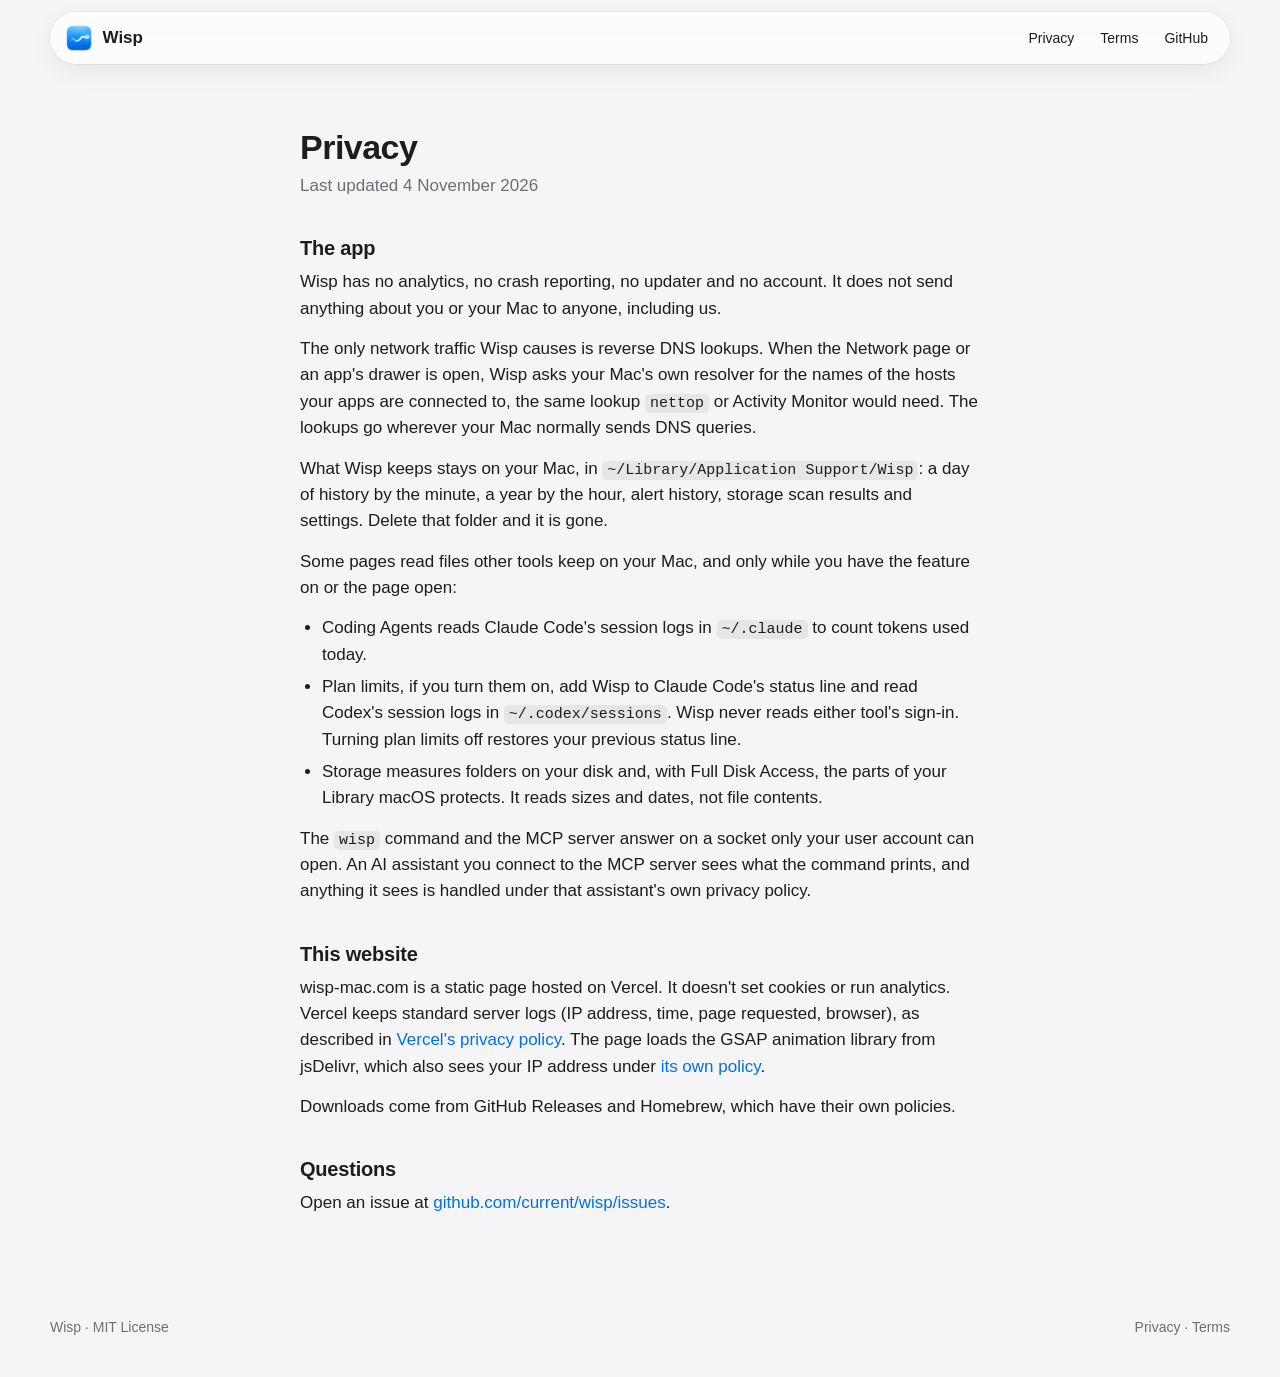
==== site/privacy.html @ de0396ee "Site: Privacy and Terms pages" ====
<!doctype html>
<html lang="en">
<head>
<meta charset="utf-8">
<meta name="viewport" content="width=device-width, initial-scale=1, viewport-fit=cover">
<title>Privacy · Wisp</title>
<meta name="description" content="What Wisp and this website collect: nothing about you.">
<link rel="canonical" href="https://wisp-mac.com/privacy.html">
<link rel="icon" href="assets/icon.svg" type="image/svg+xml">
<link rel="icon" href="assets/icon-64.png" type="image/png" sizes="64x64">
<link rel="stylesheet" href="styles.css">
</head>
<body>
<header class="nav" aria-label="Site">
  <a class="brand" href="/" aria-label="Wisp home">
    <img src="assets/icon-64.png" width="30" height="30" alt="">
    <span>Wisp</span>
  </a>
  <nav class="nav-links" aria-label="Pages">
    <a href="privacy.html">Privacy</a>
    <a href="terms.html">Terms</a>
    <a href="https://github.com/current/wisp">GitHub</a>
  </nav>
</header>
<main class="doc" id="main">
<h1>Privacy</h1>
<p class="fine">Last updated 4 November 2026</p>

<h2>The app</h2>
<p>Wisp has no analytics, no crash reporting, no updater and no account. It does not send anything about you or your Mac to anyone, including us.</p>
<p>The only network traffic Wisp causes is reverse DNS lookups. When the Network page or an app's drawer is open, Wisp asks your Mac's own resolver for the names of the hosts your apps are connected to, the same lookup <code>nettop</code> or Activity Monitor would need. The lookups go wherever your Mac normally sends DNS queries.</p>
<p>What Wisp keeps stays on your Mac, in <code>~/Library/Application Support/Wisp</code>: a day of history by the minute, a year by the hour, alert history, storage scan results and settings. Delete that folder and it is gone.</p>
<p>Some pages read files other tools keep on your Mac, and only while you have the feature on or the page open:</p>
<ul>
  <li>Coding Agents reads Claude Code's session logs in <code>~/.claude</code> to count tokens used today.</li>
  <li>Plan limits, if you turn them on, add Wisp to Claude Code's status line and read Codex's session logs in <code>~/.codex/sessions</code>. Wisp never reads either tool's sign-in. Turning plan limits off restores your previous status line.</li>
  <li>Storage measures folders on your disk and, with Full Disk Access, the parts of your Library macOS protects. It reads sizes and dates, not file contents.</li>
</ul>
<p>The <code>wisp</code> command and the MCP server answer on a socket only your user account can open. An AI assistant you connect to the MCP server sees what the command prints, and anything it sees is handled under that assistant's own privacy policy.</p>

<h2>This website</h2>
<p>wisp-mac.com is a static page hosted on Vercel. It doesn't set cookies or run analytics. Vercel keeps standard server logs (IP address, time, page requested, browser), as described in <a href="https://vercel.com/legal/privacy-policy">Vercel's privacy policy</a>. The page loads the GSAP animation library from jsDelivr, which also sees your IP address under <a href="https://www.jsdelivr.com/terms/privacy-policy-jsdelivr-net">its own policy</a>.</p>
<p>Downloads come from GitHub Releases and Homebrew, which have their own policies.</p>

<h2>Questions</h2>
<p>Open an issue at <a href="https://github.com/current/wisp/issues">github.com/current/wisp/issues</a>.</p>
</main>
<footer class="footer">
  <div class="wrap fine">
    <span>Wisp · MIT License</span>
    <span><a href="privacy.html">Privacy</a> · <a href="terms.html">Terms</a></span>
  </div>
</footer>
</body>
</html>
---- site/styles.css ----
/* Wisp landing page. Tokens follow the app's macOS 26 (Tahoe) look. */
:root {
  --bg: #F5F5F7;
  --card: #FFFFFF;
  --ink: #1D1D1F;
  --ink-2: #6E6E73;
  --hair: rgba(0, 0, 0, .08);
  --hair-strong: rgba(0, 0, 0, .12);
  --fill: rgba(120, 120, 128, .12);

  /* Apple system colours: bright for marks, darker cut for text on white */
  --blue: #0088FF;   --blue-text: #0071E3;  --button: #0071E3;  --button-hover: #0077ED;
  --cyan: #00C0E8;   --cyan-text: #007A99;
  --green: #34C759;  --green-text: #1E7F38;
  --orange: #FF8D28; --orange-text: #B35200;
  --red: #FF383C;    --red-text: #D70015;
  --indigo: #6155F5; --indigo-text: #5046E5;
  --purple: #CB30E0; --purple-text: #9B1FB5;
  --teal: #00C3D0;   --teal-text: #00788A;

  --radius-card: 18px;
  --radius-inner: 12px;
  --shadow-card: 0 1px 2px rgba(0, 0, 0, .04), 0 4px 16px rgba(0, 0, 0, .03);
  --font: -apple-system, BlinkMacSystemFont, "SF Pro Text", "SF Pro Display", "Helvetica Neue", Helvetica, Arial, sans-serif;
  --page: 1180px;
  --gutter: clamp(20px, 4vw, 48px);
}

*, *::before, *::after { margin: 0; box-sizing: border-box; }
html { -webkit-text-size-adjust: 100%; scroll-behavior: smooth; scroll-padding-top: 84px; }
body {
  font-family: var(--font);
  font-size: 17px;
  line-height: 1.47;
  color: var(--ink);
  background: var(--bg);
  -webkit-font-smoothing: antialiased;
  text-rendering: optimizeLegibility;
}
img { display: block; max-width: 100%; height: auto; }
a { color: var(--blue-text); text-decoration: none; }
a:hover { text-decoration: underline; text-underline-offset: 3px; }
:focus-visible { outline: 3px solid var(--button); outline-offset: 3px; border-radius: 8px; }
.sr-only { position: absolute; width: 1px; height: 1px; overflow: hidden; clip: rect(0 0 0 0); white-space: nowrap; }
.skip { position: absolute; left: 16px; top: -60px; z-index: 50; background: var(--card); padding: 10px 16px; border-radius: 10px; box-shadow: var(--shadow-card); }
.skip:focus { top: 16px; }

.wrap { width: min(var(--page), 100% - 2 * var(--gutter)); margin-inline: auto; }

/* ---------- Type ---------- */
h1, h2, h3 { font-weight: 600; text-wrap: balance; }
h1 { font-size: clamp(40px, 6.4vw, 76px); line-height: 1.05; letter-spacing: -.015em; font-weight: 700; }
h2 { font-size: clamp(32px, 4.4vw, 52px); line-height: 1.1; letter-spacing: -.01em; font-weight: 700; }
h3 { font-size: 21px; line-height: 1.24; }
.lede { font-size: clamp(19px, 1.7vw, 22px); line-height: 1.42; color: var(--ink-2); text-wrap: pretty; }
.fine { font-size: 14px; line-height: 1.43; color: var(--ink-2); }
.num { font-variant-numeric: tabular-nums; }

/* ---------- Buttons ---------- */
.btn {
  display: inline-flex; align-items: center; justify-content: center; gap: 8px;
  height: 48px; padding: 0 24px; border-radius: 999px;
  font: 600 17px/1 var(--font); white-space: nowrap;
  transition: background-color .2s ease, transform .2s ease, box-shadow .2s ease;
}
.btn:hover { text-decoration: none; }
.btn:active { transform: scale(.97); }
.btn-primary { background: var(--button); color: #fff; box-shadow: 0 1px 2px rgba(0, 60, 140, .2), inset 0 1px 0 rgba(255, 255, 255, .18); }
.btn-primary:hover { background: var(--button-hover); }
.btn-plain { color: var(--blue-text); padding: 0 12px; }
.btn-plain:hover { background: rgba(0, 113, 227, .08); }
.btn svg { flex: none; }
.btn-sm { height: 32px; padding: 0 14px; font-size: 14px; }

/* ---------- Nav: floating glass capsule ---------- */
.nav {
  position: fixed; z-index: 40; top: max(12px, env(safe-area-inset-top)); left: 50%; transform: translateX(-50%);
  width: min(var(--page), 100% - 24px);
  display: flex; align-items: center; gap: 8px;
  height: 52px; padding: 0 10px 0 14px; border-radius: 999px;
  background: rgba(255, 255, 255, .72);
  -webkit-backdrop-filter: blur(24px) saturate(180%); backdrop-filter: blur(24px) saturate(180%);
  box-shadow: 0 0 0 .5px var(--hair-strong), 0 8px 24px rgba(0, 0, 0, .06), inset 0 1px 0 rgba(255, 255, 255, .8);
}
.brand { display: flex; align-items: center; gap: 9px; color: var(--ink); font-weight: 600; font-size: 17px; margin-right: auto; }
.brand:hover { text-decoration: none; }
.brand img { width: 30px; height: 30px; }
.nav-links { display: flex; gap: 2px; }
.nav-links a { color: var(--ink); font-size: 14px; padding: 7px 12px; border-radius: 999px; }
.nav-links a:hover { background: var(--fill); text-decoration: none; }

/* ---------- Hero ---------- */
.hero { padding-top: clamp(128px, 15vh, 168px); text-align: center; position: relative; }
.hero-icon { width: 112px; height: 112px; margin: 0 auto 28px; }
.hero h1 { max-width: 13ch; margin-inline: auto; }
@media (min-width: 1100px) { .hero h1 { max-width: none; } }
.hero .lede { max-width: 36em; margin: 22px auto 0; }
.cta { display: flex; justify-content: center; align-items: center; gap: 12px; margin-top: 34px; flex-wrap: wrap; }
.req { margin-top: 16px; }

/* ---------- Tour (window stage) ---------- */
.tour { position: relative; padding-top: clamp(48px, 7vh, 72px); overflow-x: clip; }
.backdrop { display: none; }
.tour-pin { position: relative; }
.stage { position: relative; width: min(1180px, 100% - 2 * var(--gutter)); margin-inline: auto; perspective: 1600px; }
.win { width: 100%; aspect-ratio: 2400 / 1505; }
.win img { width: 100%; height: 100%; }
.win-over { position: absolute; inset: 0; }
.menubar-layer { display: none; }

.captions { width: min(720px, 100% - 2 * var(--gutter)); margin: 40px auto 0; }
.cap { text-align: center; }
.cap + .cap { margin-top: 88px; }
.cap h3 { font-size: clamp(24px, 2.4vw, 30px); }
.cap p { margin-top: 10px; color: var(--ink-2); font-size: 18px; line-height: 1.5; text-wrap: pretty; }
.cap-media { margin: 28px auto 0; }
.cap-media.pop { width: min(380px, 100%); filter: drop-shadow(0 20px 40px rgba(0, 0, 0, .12)); }
.cap-label { display: none; }

/* Segmented control, styled like the app's Live / Hour / Day picker */
.seg {
  display: none; width: max-content; margin: 0 auto; padding: 3px; border-radius: 999px;
  background: rgba(255, 255, 255, .7); box-shadow: 0 0 0 .5px var(--hair-strong), 0 2px 8px rgba(0, 0, 0, .04);
  -webkit-backdrop-filter: blur(20px); backdrop-filter: blur(20px);
}
.seg button {
  font: 500 14px/1 var(--font); color: var(--ink); background: none; border: 0; cursor: pointer;
  height: 32px; padding: 0 16px; border-radius: 999px; transition: background-color .2s ease, box-shadow .2s ease;
}
.seg button[aria-current="true"] { background: #fff; font-weight: 600; box-shadow: 0 0 0 .5px var(--hair), 0 2px 6px rgba(0, 0, 0, .08); }

/* Hidden until GSAP brings them in (only when motion is allowed and GSAP loaded) */
.anim .hero > *, .anim .perf-card, .anim .feat, .anim .download > * { opacity: 0; }
html.motion { scroll-behavior: auto; }

/* Motion mode: pinned stage, layered windows, captions stacked in place */
html.motion .hero { padding-top: clamp(104px, 13vh, 132px); }
html.motion .hero-icon { width: 96px; height: 96px; margin-bottom: 24px; }
html.motion .tour { padding-top: 0; }
html.motion .tour-pin { height: 100vh; height: 100dvh; display: flex; flex-direction: column; justify-content: flex-start; padding-top: 88px; }
html.motion .stage { width: min(1180px, 100% - 2 * var(--gutter), (100vh - 270px) * 1.595); }
html.motion .win-over, html.motion .menubar-layer { display: block; }
html.motion .seg { display: flex; margin-top: 22px; }
html.motion .captions { position: relative; height: 96px; margin-top: 18px; }
html.motion .cap { position: absolute; inset: 0; }
html.motion .cap + .cap { margin-top: 0; }
html.motion .cap-media { display: none; }
html.motion .cap p { font-size: 17px; margin-top: 6px; }
html.motion .cap h3 { font-size: 24px; }
html:not(.motion) .win-over { display: none; }

.menubar-layer { position: absolute; inset: 0; pointer-events: none; }
.menubar {
  position: absolute; left: 1.2%; right: 1.2%; top: 1.6%; height: 4.2%; min-height: 26px; border-radius: 10px;
  display: flex; align-items: center; justify-content: flex-end; gap: 18px; padding: 0 12px;
  font: 500 13px/1 var(--font); color: var(--ink);
  background: rgba(255, 255, 255, .78); box-shadow: 0 0 0 .5px var(--hair), 0 4px 16px rgba(0, 0, 0, .06);
  -webkit-backdrop-filter: blur(20px) saturate(180%); backdrop-filter: blur(20px) saturate(180%);
}
.menubar .mb-menus { display: flex; gap: 18px; margin-right: auto; }
.menubar .mb-menus b { font-weight: 700; }
.menubar .mb-wisp { display: flex; align-items: center; gap: 6px; padding: 4px 8px; border-radius: 6px; background: rgba(0, 0, 0, .08); }
.menubar .mb-wisp img { width: 16px; height: 16px; }
.popover { position: absolute; top: 7.4%; right: 4.2%; width: 26%; filter: drop-shadow(0 24px 48px rgba(0, 0, 0, .18)); }

/* ---------- Sections ---------- */
.section { padding-block: clamp(96px, 14vw, 168px) 0; }
.section-head { max-width: 760px; }
.section-head.center { margin-inline: auto; text-align: center; }
.section-head .lede { margin-top: 16px; }

/* ---------- Performance ---------- */
.perf-grid { display: grid; grid-template-columns: repeat(2, minmax(0, 1fr)); gap: 20px; margin-top: 56px; }
.card { background: var(--card); border-radius: var(--radius-card); box-shadow: var(--shadow-card); }
.perf-card { padding: 32px 32px 30px; }
.card-title { display: flex; align-items: center; gap: 8px; font-size: 17px; font-weight: 600; }
.card-title svg { width: 20px; height: 20px; flex: none; }
.big { display: flex; align-items: baseline; gap: 8px; margin-top: 14px; font-size: clamp(56px, 6vw, 80px); font-weight: 700; line-height: 1; letter-spacing: -.02em; }
.big .unit { font-size: .42em; font-weight: 600; color: var(--ink-2); letter-spacing: 0; }
.big-sub { margin-top: 10px; color: var(--ink-2); font-size: 15px; }
.bars { list-style: none; padding: 0; margin-top: 30px; display: grid; gap: 16px; }
.bar-row { display: grid; grid-template-columns: 64px minmax(0, 1fr) 104px; align-items: center; gap: 14px; font-size: 15px; }
.bar-row .name { font-weight: 600; }
.bar-row .val { text-align: right; font-weight: 600; }
.track { position: relative; height: 10px; border-radius: 99px; background: rgba(120, 120, 128, .12); overflow: hidden; }
.fill { position: absolute; inset: 0 auto 0 0; border-radius: 99px; transform-origin: left center; }
.fill.lo { background: #AEAEB2; }
.fill.hi { background: #D1D1D6; }
.bar-row.us .fill.lo { background: var(--blue); }
.bar-row.us .fill.hi { background: #8CC8FF; }
.bar-row.us .name, .bar-row.us .val { color: var(--blue-text); }
.perf-note { margin-top: 24px; text-align: center; }

/* ---------- Features (app-style cards) ---------- */
.feat-grid { display: grid; grid-template-columns: repeat(3, minmax(0, 1fr)); gap: 20px; margin-top: 56px; }
.feat { padding: 26px 26px 28px; display: flex; flex-direction: column; }
.feat p { margin-top: 10px; color: var(--ink-2); font-size: 15px; line-height: 1.47; text-wrap: pretty; }
.feat.wide { grid-column: span 2; padding-bottom: 0; overflow: hidden; }
.feat.wide .shot { margin: 22px -26px 0 0; border-top-left-radius: var(--radius-inner); box-shadow: -1px -1px 0 var(--hair); overflow: hidden; }
.feat.wide .shot img { width: 100%; }
.feat.wide .shot { -webkit-mask-image: linear-gradient(#000 70%, transparent); mask-image: linear-gradient(#000 70%, transparent); }
.meters { list-style: none; padding: 0; margin-top: 18px; display: grid; gap: 2px; }
.meters li { display: flex; justify-content: space-between; gap: 12px; padding: 7px 10px; border-radius: 8px; font-size: 14px; }
.meters li:first-child { background: var(--fill); }
.feat .more { margin-top: auto; padding-top: 14px; font-size: 14px; color: var(--ink-2); }
.meters .v { color: var(--ink-2); font-variant-numeric: tabular-nums; }
.meters .v.warn { color: var(--orange-text); }
.t-blue { color: var(--blue-text); } .t-orange { color: var(--orange-text); } .t-cyan { color: var(--cyan-text); }
.t-purple { color: var(--purple-text); } .t-red { color: var(--red-text); } .t-indigo { color: var(--indigo-text); }
.t-green { color: var(--green-text); } .t-teal { color: var(--teal-text); }

/* Hover cards: one tinted plate slides between cards (main.js); the hovered card lights up */
.feat-grid { position: relative; isolation: isolate; }
.feat > * { position: relative; z-index: 2; }
.plate { position: absolute; top: 0; left: 0; z-index: 1; border-radius: var(--radius-card); pointer-events: none; opacity: 0; visibility: hidden; }
@media (hover: hover) {
  .feat .card-title { transition: color .2s ease; }
  .feat .card-title svg { transition: color .2s ease, transform .2s ease; }
  html.anim .feat .card-title { color: var(--ink); }
  html.anim .feat .card-title svg { color: var(--ink-2); }
  html.anim .feat.is-active .card-title, html.anim .feat.is-active .card-title svg { color: var(--c); }
  html.anim .feat.is-active .card-title svg { transform: scale(1.08); }
  html:not(.anim) .feat:hover { background-image: linear-gradient(var(--tint), var(--tint)); }
}

/* ---------- Download ---------- */
.download { text-align: center; padding-bottom: clamp(96px, 12vw, 144px); }
.download-icon { width: 128px; height: 128px; margin: 0 auto 28px; }
.download .lede { margin: 16px auto 0; max-width: 30em; }

/* ---------- Footer ---------- */
.footer { padding-block: 28px 40px; }
.footer .wrap { display: flex; justify-content: space-between; gap: 16px; flex-wrap: wrap; }
.footer a { color: var(--ink-2); }

/* ---------- Responsive ---------- */
@media (max-width: 980px) {
  .feat-grid { grid-template-columns: repeat(2, minmax(0, 1fr)); }
  .feat.wide { grid-column: 1 / -1; }
}
@media (max-width: 760px) {
  .nav-links { display: none; }
  .perf-grid { grid-template-columns: 1fr; }
  .feat-grid { grid-template-columns: 1fr; }
  .bar-row { grid-template-columns: 50px minmax(0, 1fr) auto; gap: 12px; }
  .bar-row .val { white-space: nowrap; }
  /* Shots bleed off one edge at a readable scale instead of shrinking to fit */
  .win-base { width: 175%; }
  .cap-media:not(.pop) { width: 175%; max-width: none; margin-inline-start: -75%; }
  .feat.wide .shot img { width: 175%; max-width: none; }
  .perf-card { padding: 26px 22px; }
  .hero-icon { width: 88px; height: 88px; margin-bottom: 22px; }
  .cap + .cap { margin-top: 72px; }
  .menubar { display: none; }
}
@media (max-width: 420px) {
  .cta .btn { width: 100%; }
}
@media (prefers-reduced-motion: reduce) {
  html { scroll-behavior: auto; }
  .btn, .seg button { transition: none; }
}

/* ---------- Privacy and Terms ---------- */
.doc { width: min(680px, 100% - 2 * var(--gutter)); margin: 128px auto 72px; }
.doc h1 { font-size: 34px; line-height: 1.15; margin: 0 0 6px; }
.doc h2 { font-size: 20px; line-height: 1.3; margin: 36px 0 8px; }
.doc p, .doc li { font-size: 17px; line-height: 1.55; }
.doc p { margin: 0 0 14px; }
.doc ul { margin: 0 0 14px; padding-left: 22px; }
.doc li { margin-bottom: 6px; }
.doc code { font: 15px ui-monospace, SFMono-Regular, Menlo, monospace; background: var(--fill); padding: 1px 5px; border-radius: 5px; }
.install { display: inline-block; margin: 18px 0 4px; font: 15px ui-monospace, SFMono-Regular, Menlo, monospace; background: var(--card); border: 1px solid var(--hair-strong); padding: 10px 14px; border-radius: 10px; user-select: all; }
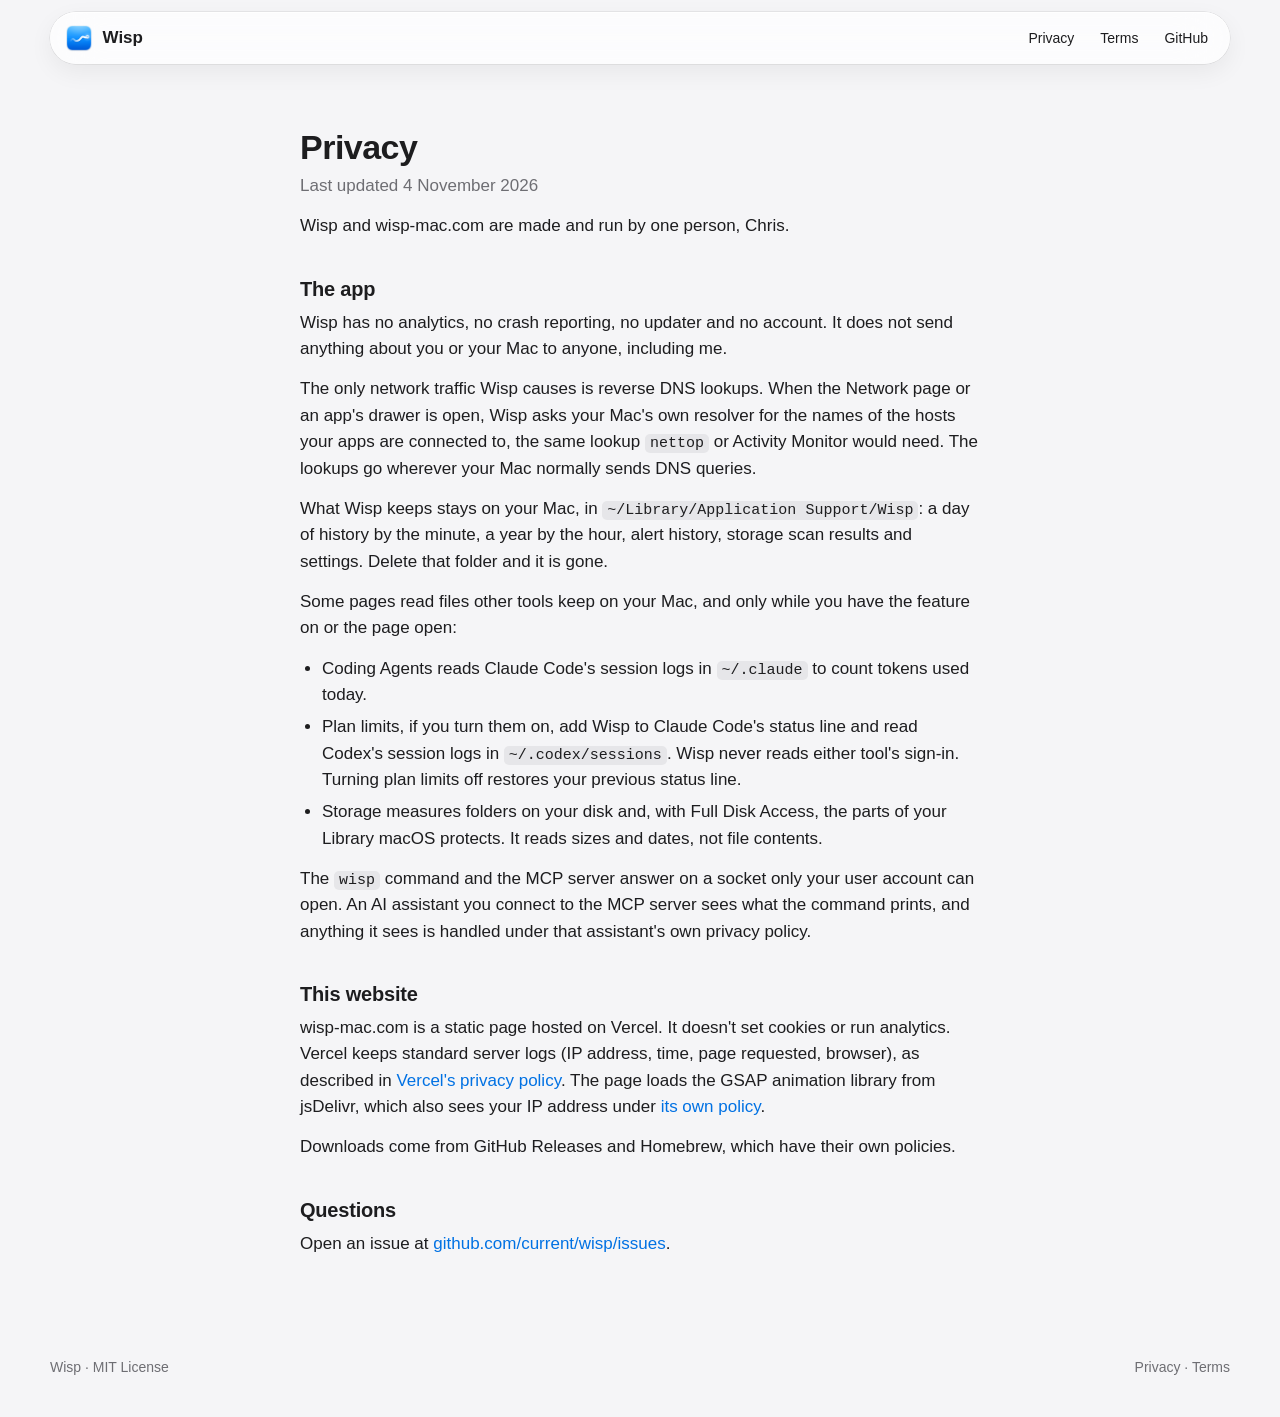
==== commit 8c37b3fd: "Site: say who makes Wisp on Privacy and Terms" ====
--- a/site/privacy.html
+++ b/site/privacy.html
@@ -25,9 +25,10 @@
 <main class="doc" id="main">
 <h1>Privacy</h1>
 <p class="fine">Last updated 4 November 2026</p>
+<p>Wisp and wisp-mac.com are made and run by one person, Chris.</p>
 
 <h2>The app</h2>
-<p>Wisp has no analytics, no crash reporting, no updater and no account. It does not send anything about you or your Mac to anyone, including us.</p>
+<p>Wisp has no analytics, no crash reporting, no updater and no account. It does not send anything about you or your Mac to anyone, including me.</p>
 <p>The only network traffic Wisp causes is reverse DNS lookups. When the Network page or an app's drawer is open, Wisp asks your Mac's own resolver for the names of the hosts your apps are connected to, the same lookup <code>nettop</code> or Activity Monitor would need. The lookups go wherever your Mac normally sends DNS queries.</p>
 <p>What Wisp keeps stays on your Mac, in <code>~/Library/Application Support/Wisp</code>: a day of history by the minute, a year by the hour, alert history, storage scan results and settings. Delete that folder and it is gone.</p>
 <p>Some pages read files other tools keep on your Mac, and only while you have the feature on or the page open:</p>
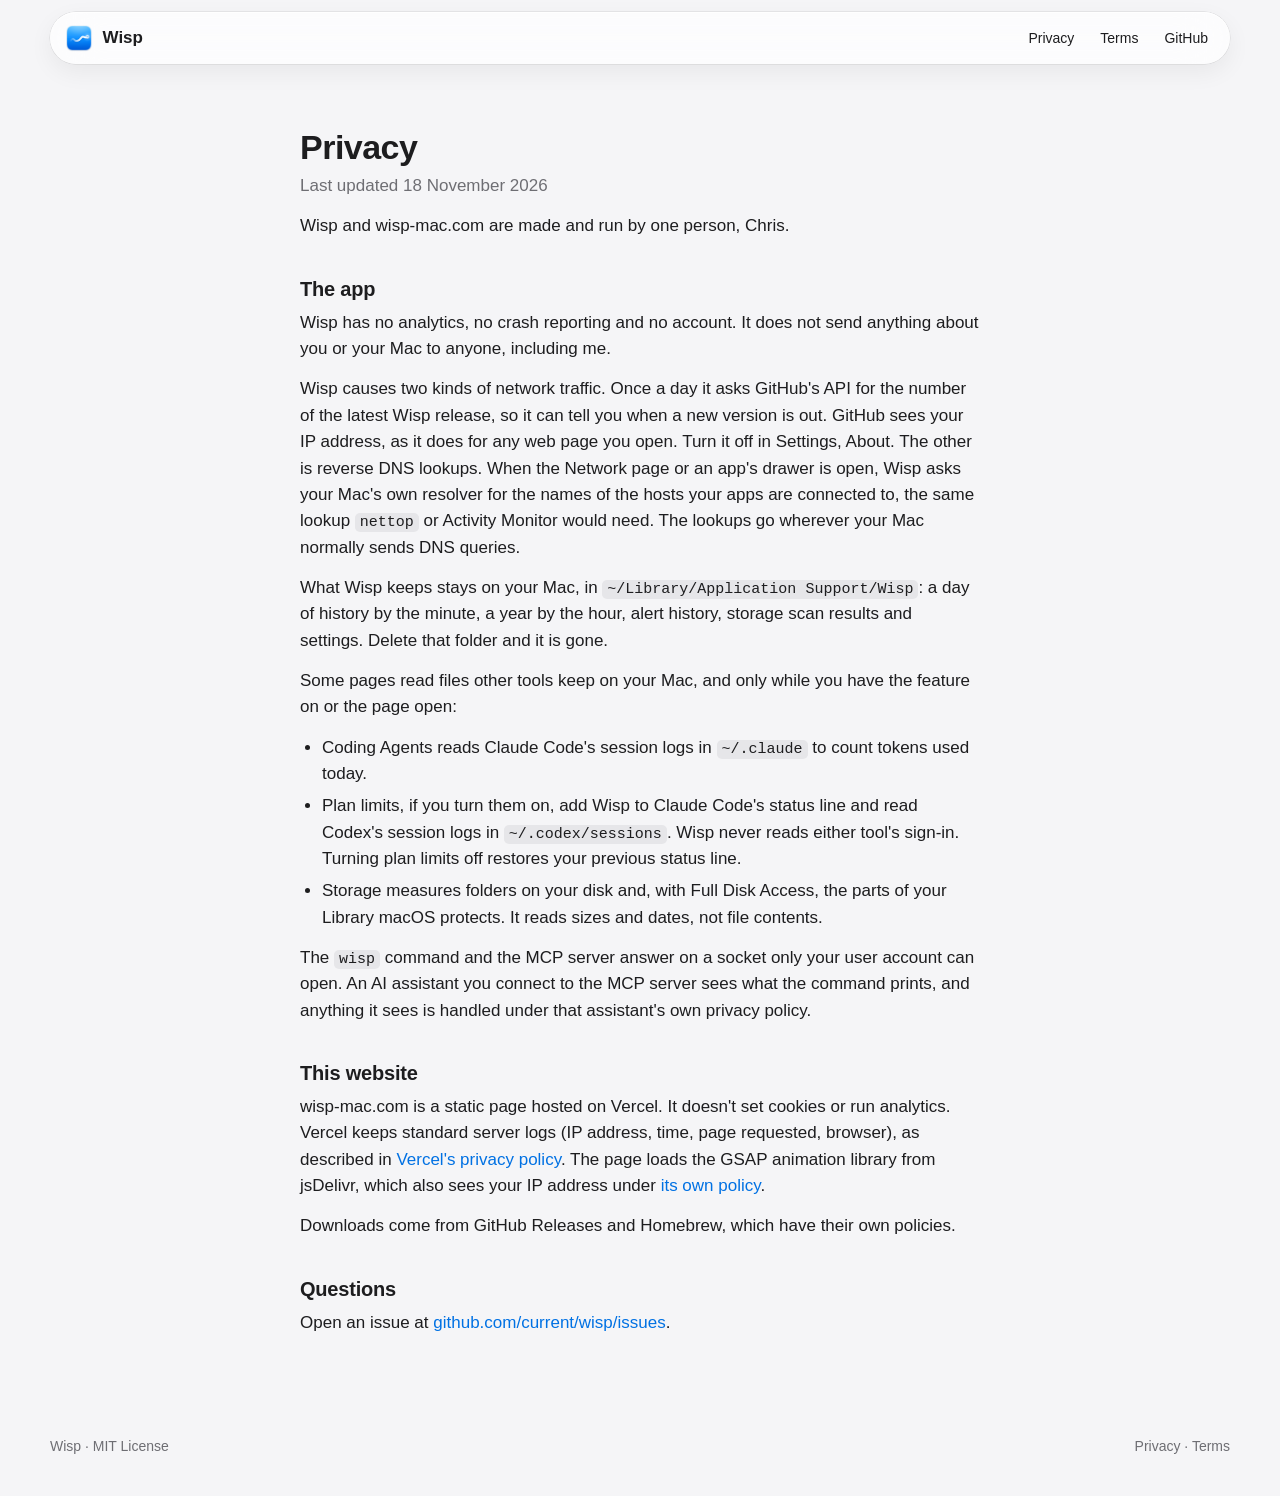
==== commit 2fcc894c: "Privacy: describe the daily version check" ====
--- a/site/privacy.html
+++ b/site/privacy.html
@@ -24,12 +24,12 @@
 </header>
 <main class="doc" id="main">
 <h1>Privacy</h1>
-<p class="fine">Last updated 4 November 2026</p>
+<p class="fine">Last updated 18 November 2026</p>
 <p>Wisp and wisp-mac.com are made and run by one person, Chris.</p>
 
 <h2>The app</h2>
-<p>Wisp has no analytics, no crash reporting, no updater and no account. It does not send anything about you or your Mac to anyone, including me.</p>
-<p>The only network traffic Wisp causes is reverse DNS lookups. When the Network page or an app's drawer is open, Wisp asks your Mac's own resolver for the names of the hosts your apps are connected to, the same lookup <code>nettop</code> or Activity Monitor would need. The lookups go wherever your Mac normally sends DNS queries.</p>
+<p>Wisp has no analytics, no crash reporting and no account. It does not send anything about you or your Mac to anyone, including me.</p>
+<p>Wisp causes two kinds of network traffic. Once a day it asks GitHub's API for the number of the latest Wisp release, so it can tell you when a new version is out. GitHub sees your IP address, as it does for any web page you open. Turn it off in Settings, About. The other is reverse DNS lookups. When the Network page or an app's drawer is open, Wisp asks your Mac's own resolver for the names of the hosts your apps are connected to, the same lookup <code>nettop</code> or Activity Monitor would need. The lookups go wherever your Mac normally sends DNS queries.</p>
 <p>What Wisp keeps stays on your Mac, in <code>~/Library/Application Support/Wisp</code>: a day of history by the minute, a year by the hour, alert history, storage scan results and settings. Delete that folder and it is gone.</p>
 <p>Some pages read files other tools keep on your Mac, and only while you have the feature on or the page open:</p>
 <ul>
--- a/site/styles.css
+++ b/site/styles.css
@@ -196,6 +196,7 @@
 .feat { padding: 26px 26px 28px; display: flex; flex-direction: column; }
 .feat p { margin-top: 10px; color: var(--ink-2); font-size: 15px; line-height: 1.47; text-wrap: pretty; }
 .feat.wide { grid-column: span 2; padding-bottom: 0; overflow: hidden; }
+.feat.full { grid-column: 1 / -1; }
 .feat.wide .shot { margin: 22px -26px 0 0; border-top-left-radius: var(--radius-inner); box-shadow: -1px -1px 0 var(--hair); overflow: hidden; }
 .feat.wide .shot img { width: 100%; }
 .feat.wide .shot { -webkit-mask-image: linear-gradient(#000 70%, transparent); mask-image: linear-gradient(#000 70%, transparent); }
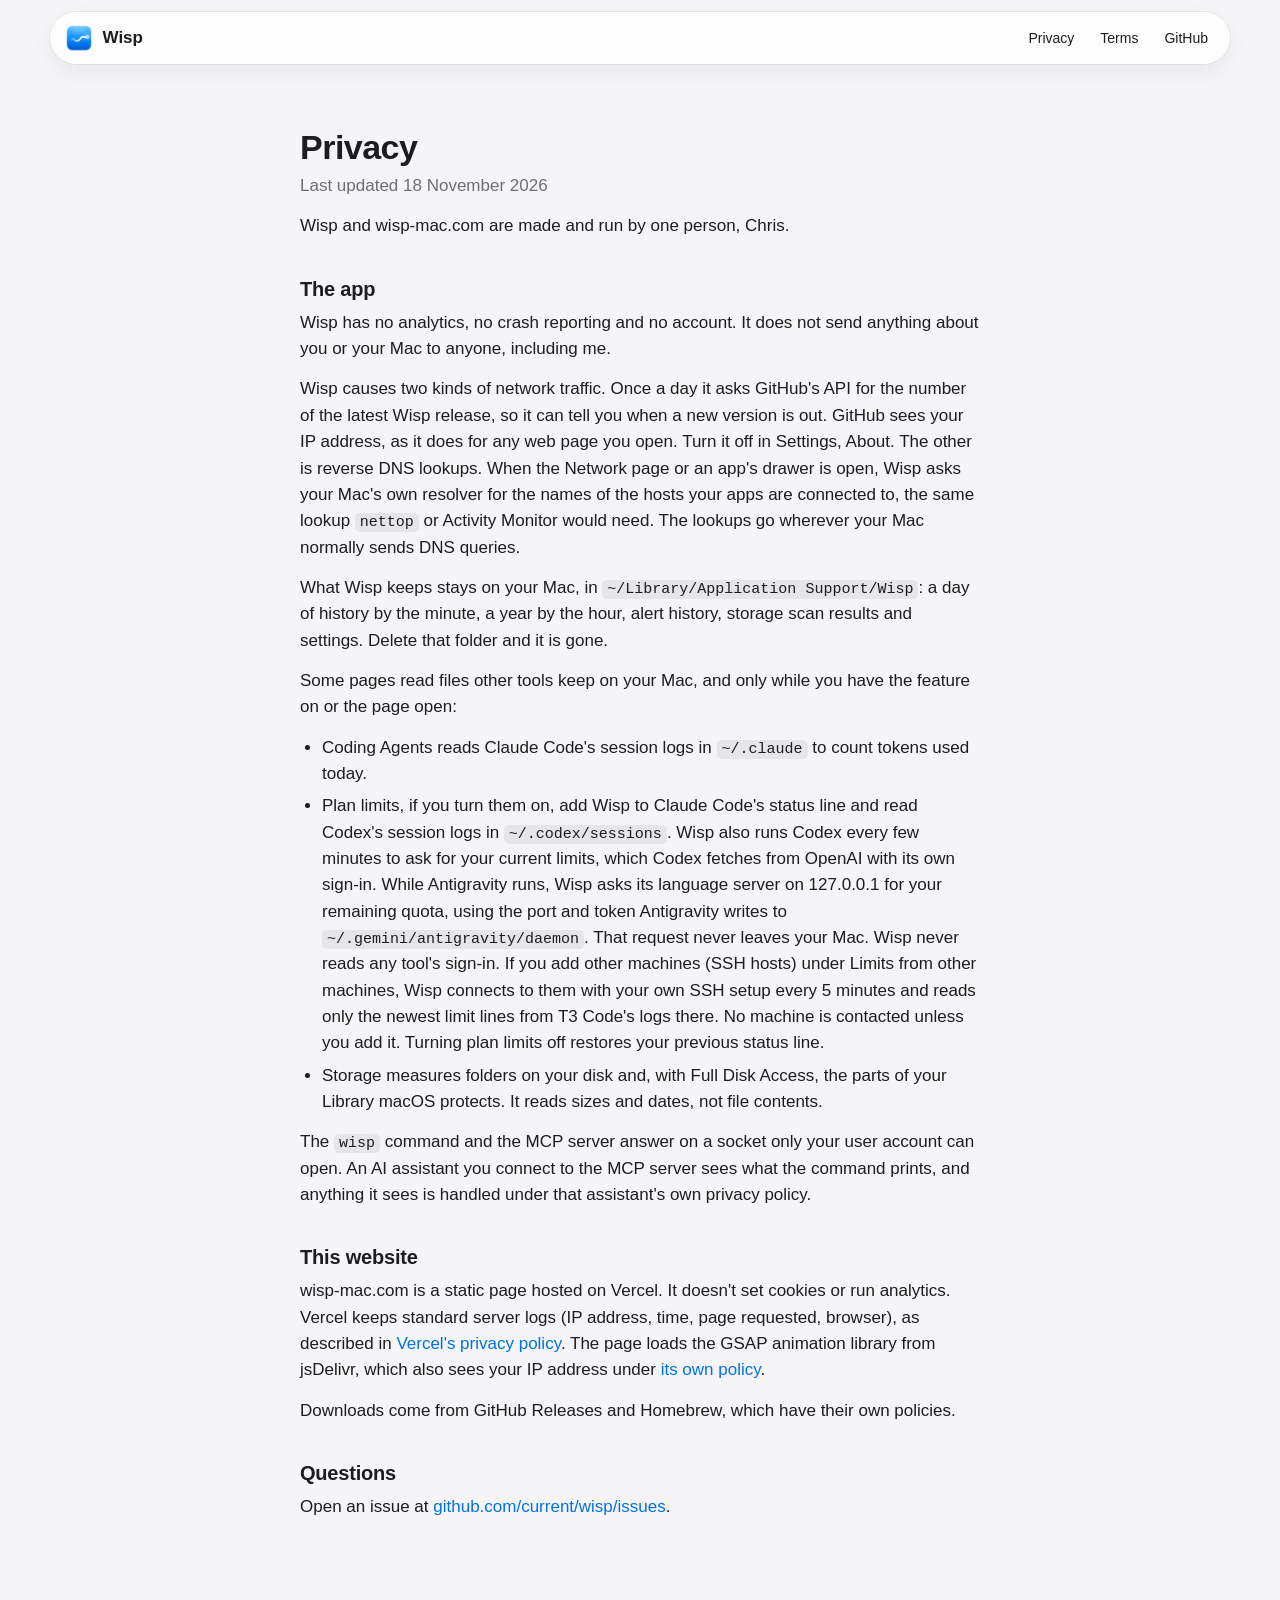
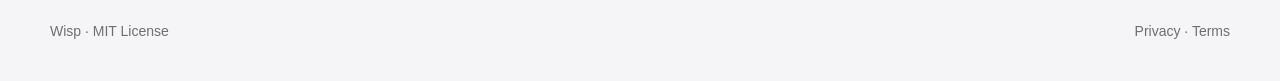
==== commit 834d7b08: "AI usage: limits from SSH hosts and Antigravity, live Codex figures, reset times Codex folders that " ====
--- a/site/privacy.html
+++ b/site/privacy.html
@@ -34,7 +34,7 @@
 <p>Some pages read files other tools keep on your Mac, and only while you have the feature on or the page open:</p>
 <ul>
   <li>Coding Agents reads Claude Code's session logs in <code>~/.claude</code> to count tokens used today.</li>
-  <li>Plan limits, if you turn them on, add Wisp to Claude Code's status line and read Codex's session logs in <code>~/.codex/sessions</code>. Wisp never reads either tool's sign-in. Turning plan limits off restores your previous status line.</li>
+  <li>Plan limits, if you turn them on, add Wisp to Claude Code's status line and read Codex's session logs in <code>~/.codex/sessions</code>. Wisp also runs Codex every few minutes to ask for your current limits, which Codex fetches from OpenAI with its own sign-in. While Antigravity runs, Wisp asks its language server on 127.0.0.1 for your remaining quota, using the port and token Antigravity writes to <code>~/.gemini/antigravity/daemon</code>. That request never leaves your Mac. Wisp never reads any tool's sign-in. If you add other machines (SSH hosts) under Limits from other machines, Wisp connects to them with your own SSH setup every 5 minutes and reads only the newest limit lines from T3 Code's logs there. No machine is contacted unless you add it. Turning plan limits off restores your previous status line.</li>
   <li>Storage measures folders on your disk and, with Full Disk Access, the parts of your Library macOS protects. It reads sizes and dates, not file contents.</li>
 </ul>
 <p>The <code>wisp</code> command and the MCP server answer on a socket only your user account can open. An AI assistant you connect to the MCP server sees what the command prints, and anything it sees is handled under that assistant's own privacy policy.</p>
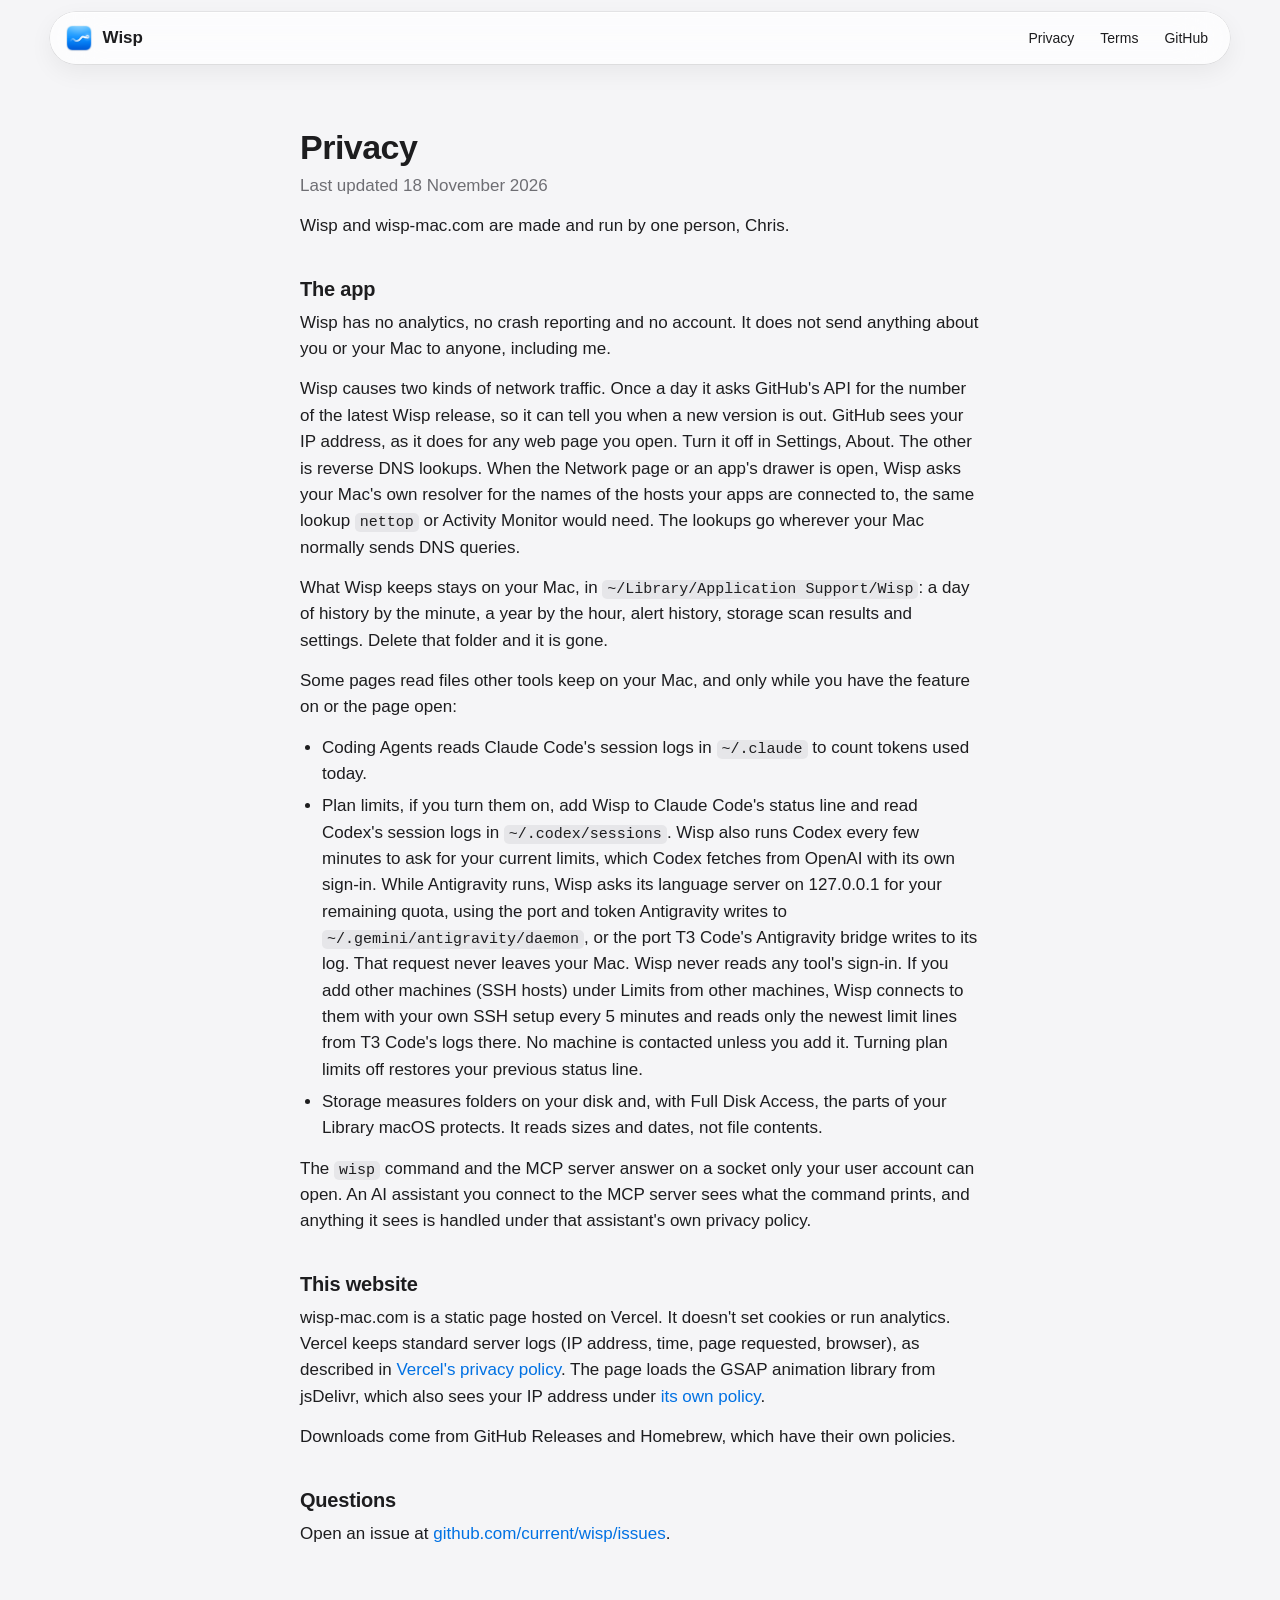
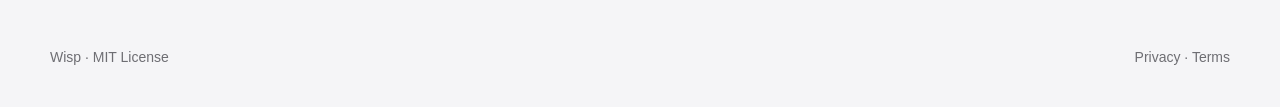
==== commit 0f1308f6: "Redraw every menu bar dropdown as compact cards; read Antigravity through T3 Code's bridge Each item" ====
--- a/site/privacy.html
+++ b/site/privacy.html
@@ -34,7 +34,7 @@
 <p>Some pages read files other tools keep on your Mac, and only while you have the feature on or the page open:</p>
 <ul>
   <li>Coding Agents reads Claude Code's session logs in <code>~/.claude</code> to count tokens used today.</li>
-  <li>Plan limits, if you turn them on, add Wisp to Claude Code's status line and read Codex's session logs in <code>~/.codex/sessions</code>. Wisp also runs Codex every few minutes to ask for your current limits, which Codex fetches from OpenAI with its own sign-in. While Antigravity runs, Wisp asks its language server on 127.0.0.1 for your remaining quota, using the port and token Antigravity writes to <code>~/.gemini/antigravity/daemon</code>. That request never leaves your Mac. Wisp never reads any tool's sign-in. If you add other machines (SSH hosts) under Limits from other machines, Wisp connects to them with your own SSH setup every 5 minutes and reads only the newest limit lines from T3 Code's logs there. No machine is contacted unless you add it. Turning plan limits off restores your previous status line.</li>
+  <li>Plan limits, if you turn them on, add Wisp to Claude Code's status line and read Codex's session logs in <code>~/.codex/sessions</code>. Wisp also runs Codex every few minutes to ask for your current limits, which Codex fetches from OpenAI with its own sign-in. While Antigravity runs, Wisp asks its language server on 127.0.0.1 for your remaining quota, using the port and token Antigravity writes to <code>~/.gemini/antigravity/daemon</code>, or the port T3 Code's Antigravity bridge writes to its log. That request never leaves your Mac. Wisp never reads any tool's sign-in. If you add other machines (SSH hosts) under Limits from other machines, Wisp connects to them with your own SSH setup every 5 minutes and reads only the newest limit lines from T3 Code's logs there. No machine is contacted unless you add it. Turning plan limits off restores your previous status line.</li>
   <li>Storage measures folders on your disk and, with Full Disk Access, the parts of your Library macOS protects. It reads sizes and dates, not file contents.</li>
 </ul>
 <p>The <code>wisp</code> command and the MCP server answer on a socket only your user account can open. An AI assistant you connect to the MCP server sees what the command prints, and anything it sees is handled under that assistant's own privacy policy.</p>
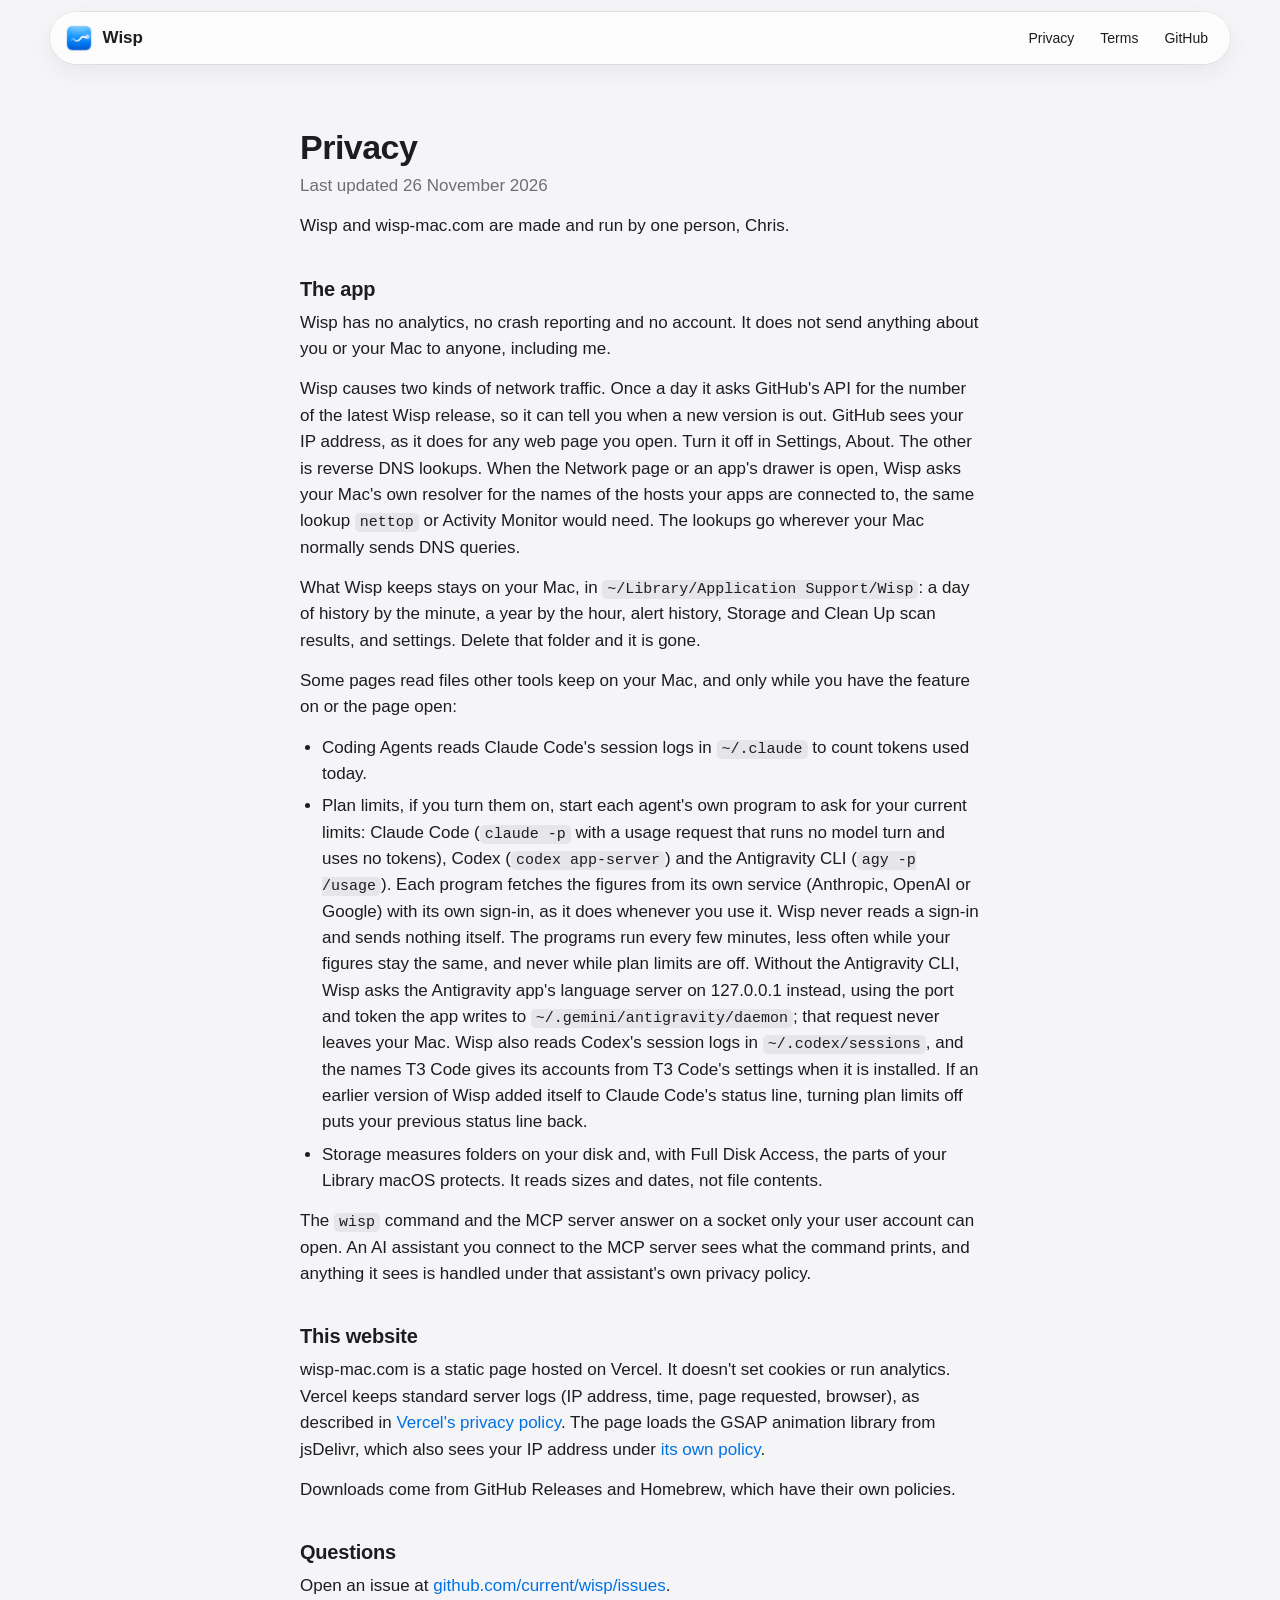
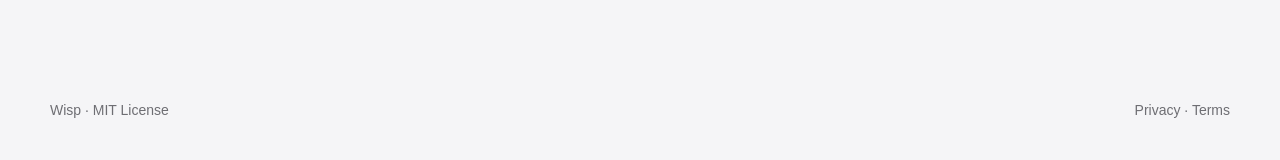
==== commit 299e2f83: "Wisp 0.5.0" ====
--- a/site/privacy.html
+++ b/site/privacy.html
@@ -24,17 +24,17 @@
 </header>
 <main class="doc" id="main">
 <h1>Privacy</h1>
-<p class="fine">Last updated 18 November 2026</p>
+<p class="fine">Last updated 26 November 2026</p>
 <p>Wisp and wisp-mac.com are made and run by one person, Chris.</p>
 
 <h2>The app</h2>
 <p>Wisp has no analytics, no crash reporting and no account. It does not send anything about you or your Mac to anyone, including me.</p>
 <p>Wisp causes two kinds of network traffic. Once a day it asks GitHub's API for the number of the latest Wisp release, so it can tell you when a new version is out. GitHub sees your IP address, as it does for any web page you open. Turn it off in Settings, About. The other is reverse DNS lookups. When the Network page or an app's drawer is open, Wisp asks your Mac's own resolver for the names of the hosts your apps are connected to, the same lookup <code>nettop</code> or Activity Monitor would need. The lookups go wherever your Mac normally sends DNS queries.</p>
-<p>What Wisp keeps stays on your Mac, in <code>~/Library/Application Support/Wisp</code>: a day of history by the minute, a year by the hour, alert history, storage scan results and settings. Delete that folder and it is gone.</p>
+<p>What Wisp keeps stays on your Mac, in <code>~/Library/Application Support/Wisp</code>: a day of history by the minute, a year by the hour, alert history, Storage and Clean Up scan results, and settings. Delete that folder and it is gone.</p>
 <p>Some pages read files other tools keep on your Mac, and only while you have the feature on or the page open:</p>
 <ul>
   <li>Coding Agents reads Claude Code's session logs in <code>~/.claude</code> to count tokens used today.</li>
-  <li>Plan limits, if you turn them on, add Wisp to Claude Code's status line and read Codex's session logs in <code>~/.codex/sessions</code>. Wisp also runs Codex every few minutes to ask for your current limits, which Codex fetches from OpenAI with its own sign-in. While Antigravity runs, Wisp asks its language server on 127.0.0.1 for your remaining quota, using the port and token Antigravity writes to <code>~/.gemini/antigravity/daemon</code>, or the port T3 Code's Antigravity bridge writes to its log. That request never leaves your Mac. Wisp never reads any tool's sign-in. If you add other machines (SSH hosts) under Limits from other machines, Wisp connects to them with your own SSH setup every 5 minutes and reads only the newest limit lines from T3 Code's logs there. No machine is contacted unless you add it. Turning plan limits off restores your previous status line.</li>
+  <li>Plan limits, if you turn them on, start each agent's own program to ask for your current limits: Claude Code (<code>claude -p</code> with a usage request that runs no model turn and uses no tokens), Codex (<code>codex app-server</code>) and the Antigravity CLI (<code>agy -p /usage</code>). Each program fetches the figures from its own service (Anthropic, OpenAI or Google) with its own sign-in, as it does whenever you use it. Wisp never reads a sign-in and sends nothing itself. The programs run every few minutes, less often while your figures stay the same, and never while plan limits are off. Without the Antigravity CLI, Wisp asks the Antigravity app's language server on 127.0.0.1 instead, using the port and token the app writes to <code>~/.gemini/antigravity/daemon</code>; that request never leaves your Mac. Wisp also reads Codex's session logs in <code>~/.codex/sessions</code>, and the names T3 Code gives its accounts from T3 Code's settings when it is installed. If an earlier version of Wisp added itself to Claude Code's status line, turning plan limits off puts your previous status line back.</li>
   <li>Storage measures folders on your disk and, with Full Disk Access, the parts of your Library macOS protects. It reads sizes and dates, not file contents.</li>
 </ul>
 <p>The <code>wisp</code> command and the MCP server answer on a socket only your user account can open. An AI assistant you connect to the MCP server sees what the command prints, and anything it sees is handled under that assistant's own privacy policy.</p>
